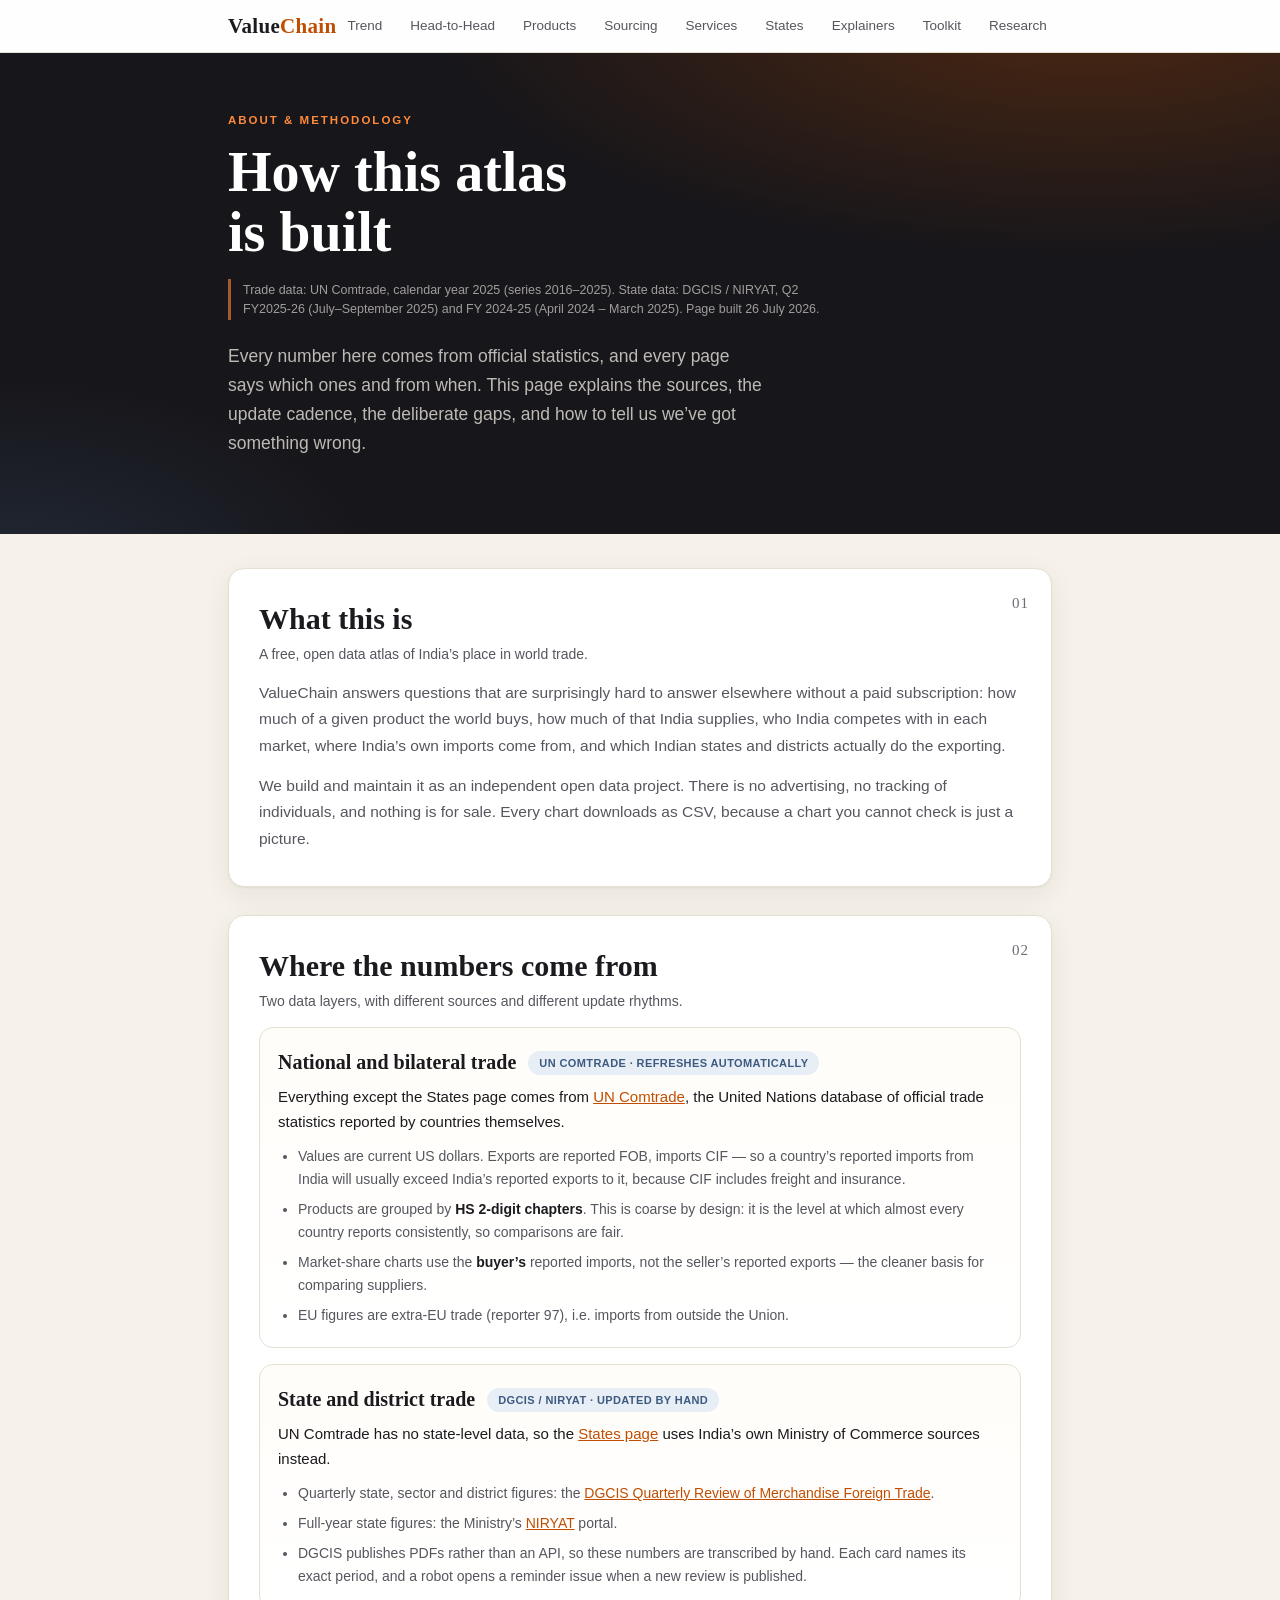
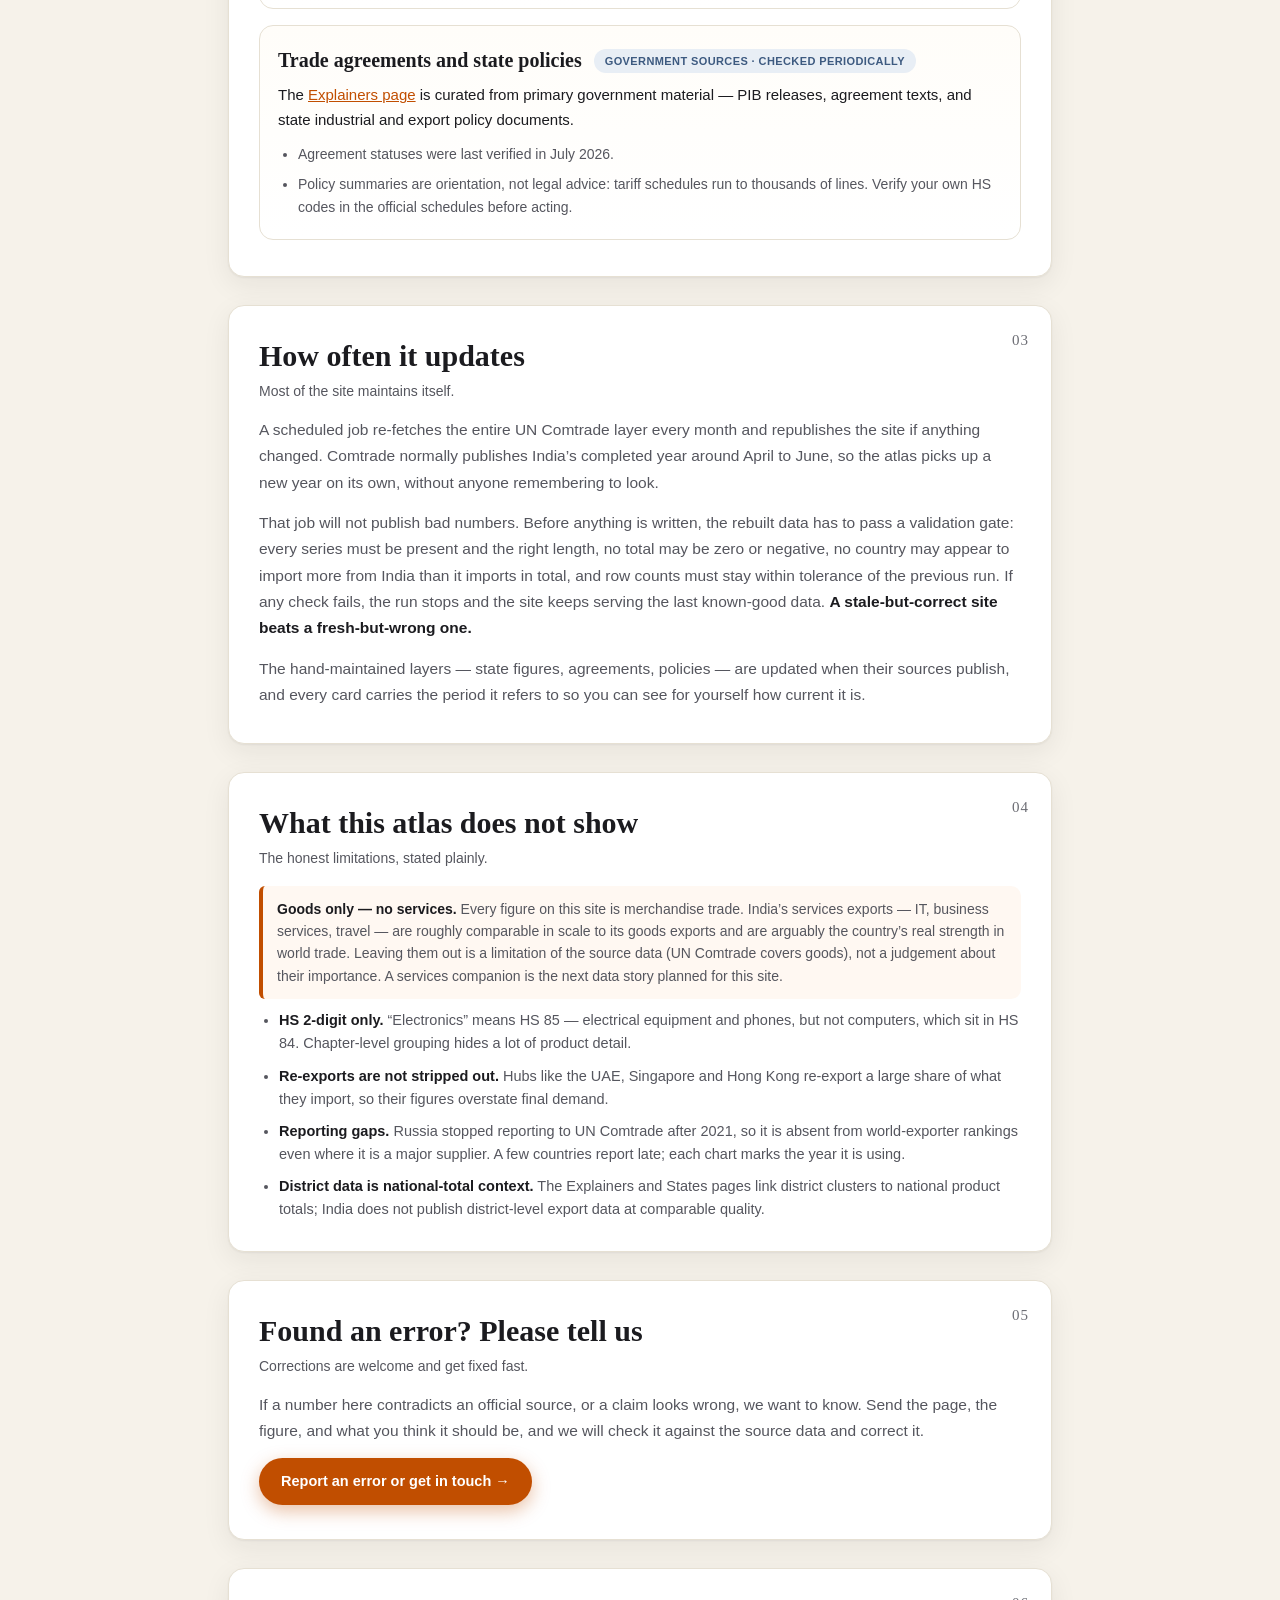
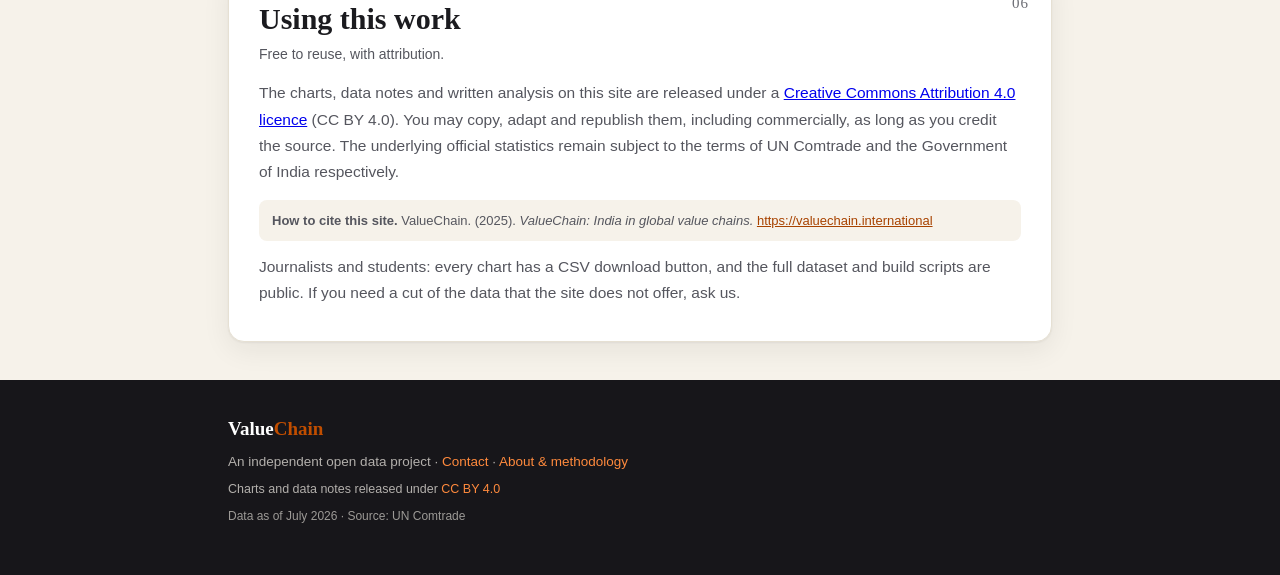
==== about.html @ cd9a24b0 "Add files via upload" ====
<!DOCTYPE html>
<html lang="en">
<head>
<meta charset="utf-8">
<meta name="viewport" content="width=device-width, initial-scale=1">
<title>About &amp; methodology — ValueChain</title>
<meta name="description" content="Who built this atlas, where every number comes from, how often it refreshes, what it deliberately excludes, and how to report an error.">
<link rel="stylesheet" href="css/style.css">
<link rel="icon" href="data:image/svg+xml,<svg xmlns='http://www.w3.org/2000/svg' viewBox='0 0 100 100'><rect width='100' height='100' rx='18' fill='%23b34700'/><text x='50' y='68' font-size='52' text-anchor='middle' fill='white' font-family='Georgia'>V</text></svg>">
<!--VC:HEAD-->
<link rel="canonical" href="https://valuechain.international/about.html">
<meta property="og:type" content="website">
<meta property="og:site_name" content="ValueChain">
<meta property="og:title" content="About & methodology — ValueChain">
<meta property="og:description" content="Who built this atlas, where every number comes from, how often it refreshes, what it deliberately excludes, and how to report an error.">
<meta property="og:url" content="https://valuechain.international/about.html">
<meta property="og:image" content="https://valuechain.international/og/about.png">
<meta property="og:image:width" content="1200">
<meta property="og:image:height" content="630">
<meta name="twitter:card" content="summary_large_image">
<meta name="twitter:title" content="About & methodology — ValueChain">
<meta name="twitter:description" content="Who built this atlas, where every number comes from, how often it refreshes, what it deliberately excludes, and how to report an error.">
<meta name="twitter:image" content="https://valuechain.international/og/about.png">
<meta name="author" content="ValueChain">
<meta name="robots" content="index, follow">
<script defer src="/_vercel/insights/script.js"></script>
<!--/VC:HEAD-->
</head>
<body>

<nav class="topnav">
  <div class="wrap navrow">
    <a class="brand" href="index.html">Value<span>Chain</span></a>
    <div class="navlinks">
      <a href="index.html#trend">Trend</a>
      <a href="head-to-head.html">Head-to-Head</a>
      <a href="products.html">Products</a>
      <a href="sourcing.html">Sourcing</a>
      <a href="services.html">Services</a>
      <a href="states.html">States</a>
      <a href="explainers.html">Explainers</a>
      <a href="toolkit.html">Toolkit</a>
      <a href="research.html">Research</a>
      <a href="about.html" style="background:var(--accent-soft);color:var(--accent)">About</a>
    </div>
  </div>
</nav>

<header class="hero" id="top">
  <div class="wrap">
    <p class="kicker-light">About &amp; methodology</p>
    <h1>How this atlas<br>is built</h1>
    <!--VC:FRESH-->
    <p class="freshness">Trade data: UN Comtrade, calendar year 2025 (series 2016–2025). State data: DGCIS / NIRYAT, Q2 FY2025-26 (July–September 2025) and FY 2024-25 (April 2024 – March 2025). Page built 26 July 2026.</p>
    <!--/VC:FRESH--><p class="herosub">
      Every number here comes from official statistics, and every page says
      which ones and from when. This page explains the sources, the update
      cadence, the deliberate gaps, and how to tell us we&rsquo;ve got
      something wrong.
    </p>
  </div>
</header>

<main>
  <div class="wrap">

    <section class="card chart-block" id="what">
      <span class="secno">01</span>
      <h2>What this is</h2>
      <p class="chart-sub">A free, open data atlas of India&rsquo;s place in world trade.</p>
      <p class="about-p">
        ValueChain answers questions that are surprisingly hard to answer
        elsewhere without a paid subscription: how much of a given product the
        world buys, how much of that India supplies, who India competes with
        in each market, where India&rsquo;s own imports come from, and which
        Indian states and districts actually do the exporting.
      </p>
      <p class="about-p">
        We build and maintain it as an independent open data project. There is
        no advertising, no tracking of individuals, and nothing is for sale.
        Every chart downloads as CSV, because a chart you cannot check is just
        a picture.
      </p>
    </section>

    <section class="card chart-block" id="sources">
      <span class="secno">02</span>
      <h2>Where the numbers come from</h2>
      <p class="chart-sub">Two data layers, with different sources and different update rhythms.</p>

      <div class="fta">
        <div class="fta-head">
          <h3>National and bilateral trade</h3>
          <span class="pill">UN Comtrade · refreshes automatically</span>
        </div>
        <p class="fta-fact">
          Everything except the States page comes from
          <a href="https://comtradeplus.un.org/">UN Comtrade</a>, the United
          Nations database of official trade statistics reported by countries
          themselves.
        </p>
        <ul>
          <li>Values are current US dollars. Exports are reported FOB, imports CIF — so a country&rsquo;s reported imports from India will usually exceed India&rsquo;s reported exports to it, because CIF includes freight and insurance.</li>
          <li>Products are grouped by <b>HS 2-digit chapters</b>. This is coarse by design: it is the level at which almost every country reports consistently, so comparisons are fair.</li>
          <li>Market-share charts use the <b>buyer&rsquo;s</b> reported imports, not the seller&rsquo;s reported exports — the cleaner basis for comparing suppliers.</li>
          <li>EU figures are extra-EU trade (reporter 97), i.e. imports from outside the Union.</li>
        </ul>
      </div>

      <div class="fta">
        <div class="fta-head">
          <h3>State and district trade</h3>
          <span class="pill">DGCIS / NIRYAT · updated by hand</span>
        </div>
        <p class="fta-fact">
          UN Comtrade has no state-level data, so the
          <a href="states.html">States page</a> uses India&rsquo;s own
          Ministry of Commerce sources instead.
        </p>
        <ul>
          <li>Quarterly state, sector and district figures: the <a href="https://www.dgciskol.gov.in/">DGCIS Quarterly Review of Merchandise Foreign Trade</a>.</li>
          <li>Full-year state figures: the Ministry&rsquo;s <a href="https://niryat.gov.in/">NIRYAT</a> portal.</li>
          <li>DGCIS publishes PDFs rather than an API, so these numbers are transcribed by hand. Each card names its exact period, and a robot opens a reminder issue when a new review is published.</li>
        </ul>
      </div>

      <div class="fta">
        <div class="fta-head">
          <h3>Trade agreements and state policies</h3>
          <span class="pill">Government sources · checked periodically</span>
        </div>
        <p class="fta-fact">
          The <a href="explainers.html">Explainers page</a> is curated from
          primary government material — PIB releases, agreement texts, and
          state industrial and export policy documents.
        </p>
        <ul>
          <li>Agreement statuses were last verified in July 2026.</li>
          <li>Policy summaries are orientation, not legal advice: tariff schedules run to thousands of lines. Verify your own HS codes in the official schedules before acting.</li>
        </ul>
      </div>
    </section>

    <section class="card chart-block" id="cadence">
      <span class="secno">03</span>
      <h2>How often it updates</h2>
      <p class="chart-sub">Most of the site maintains itself.</p>
      <p class="about-p">
        A scheduled job re-fetches the entire UN Comtrade layer every month
        and republishes the site if anything changed. Comtrade normally
        publishes India&rsquo;s completed year around April to June, so the
        atlas picks up a new year on its own, without anyone remembering to
        look.
      </p>
      <p class="about-p">
        That job will not publish bad numbers. Before anything is written, the
        rebuilt data has to pass a validation gate: every series must be
        present and the right length, no total may be zero or negative, no
        country may appear to import more from India than it imports in total,
        and row counts must stay within tolerance of the previous run. If any
        check fails, the run stops and the site keeps serving the last
        known-good data. <b>A stale-but-correct site beats a fresh-but-wrong
        one.</b>
      </p>
      <p class="about-p">
        The hand-maintained layers — state figures, agreements, policies — are
        updated when their sources publish, and every card carries the period
        it refers to so you can see for yourself how current it is.
      </p>
    </section>

    <section class="card chart-block" id="limits">
      <span class="secno">04</span>
      <h2>What this atlas does not show</h2>
      <p class="chart-sub">The honest limitations, stated plainly.</p>
      <p class="note note-strong">
        <i>Goods only — no services.</i> Every figure on this site is
        merchandise trade. India&rsquo;s services exports — IT, business
        services, travel — are roughly comparable in scale to its goods
        exports and are arguably the country&rsquo;s real strength in world
        trade. Leaving them out is a limitation of the source data (UN
        Comtrade covers goods), not a judgement about their importance. A
        services companion is the next data story planned for this site.
      </p>
      <ul class="about-list">
        <li><b>HS 2-digit only.</b> &ldquo;Electronics&rdquo; means HS 85 — electrical equipment and phones, but not computers, which sit in HS 84. Chapter-level grouping hides a lot of product detail.</li>
        <li><b>Re-exports are not stripped out.</b> Hubs like the UAE, Singapore and Hong Kong re-export a large share of what they import, so their figures overstate final demand.</li>
        <li><b>Reporting gaps.</b> Russia stopped reporting to UN Comtrade after 2021, so it is absent from world-exporter rankings even where it is a major supplier. A few countries report late; each chart marks the year it is using.</li>
        <li><b>District data is national-total context.</b> The Explainers and States pages link district clusters to national product totals; India does not publish district-level export data at comparable quality.</li>
      </ul>
    </section>

    <section class="card chart-block" id="errors">
      <span class="secno">05</span>
      <h2>Found an error? Please tell us</h2>
      <p class="chart-sub">Corrections are welcome and get fixed fast.</p>
      <p class="about-p">
        If a number here contradicts an official source, or a claim looks
        wrong, we want to know. Send the page, the figure, and what you think
        it should be, and we will check it against the source data and correct
        it.
      </p>
      <p class="about-p">
        <a class="hero-cta" style="background:var(--accent);color:#fff"
           href="https://www.linkedin.com/in/shobhit-narayan-singh/"
           target="_blank" rel="noopener">Report an error or get in touch →</a>
      </p>
    </section>

    <section class="card chart-block" id="reuse">
      <span class="secno">06</span>
      <h2>Using this work</h2>
      <p class="chart-sub">Free to reuse, with attribution.</p>
      <p class="about-p">
        The charts, data notes and written analysis on this site are released
        under a
        <a href="https://creativecommons.org/licenses/by/4.0/" target="_blank" rel="noopener">Creative Commons Attribution 4.0 licence</a>
        (CC BY 4.0). You may copy, adapt and republish them, including
        commercially, as long as you credit the source. The underlying
        official statistics remain subject to the terms of UN Comtrade and the
        Government of India respectively.
      </p>
      <p class="cite">
        <b>How to cite this site.</b> ValueChain. (<span class="latest-year">2025</span>).
        <i>ValueChain: India in global value chains.</i>
        <a href="https://valuechain.international">https://valuechain.international</a>
      </p>
      <p class="about-p">
        Journalists and students: every chart has a CSV download button, and
        the full dataset and build scripts are public. If you need a cut of
        the data that the site does not offer, ask us.
      </p>
    </section>
  </div>
</main>

<footer class="sitefoot">
  <div class="wrap">
    <span class="brand-foot">Value<span>Chain</span></span><br>
    An independent open data project ·
    <a href="https://www.linkedin.com/in/shobhit-narayan-singh/" target="_blank" rel="noopener">Contact</a> ·
    <a href="about.html">About &amp; methodology</a><br>
    <span class="licence">Charts and data notes released under
      <a href="https://creativecommons.org/licenses/by/4.0/" target="_blank" rel="noopener">CC BY 4.0</a></span><br>
    <span class="stamp"></span>
  </div>
</footer>

<script src="data/vc_core.js"></script>
<script src="js/about.js"></script>
</body>
</html>
---- css/style.css ----
/* ValueChain — single-page interactive data atlas. Mobile-first. */

:root {
  --ink: #1b1b1f;
  --ink-soft: #55565e;
  --ink-faint: #6d6e75;      /* darkened for WCAG AA on the paper background */
  --paper: #f6f2ea;
  --card: #ffffff;
  --rule: #e6e0d3;
  --accent: #c14e00;         /* exports: deep saffron (charts, large text) */
  --accent-text: #a84300;    /* darker saffron for small text — AA on paper */
  --accent-bright: #ff8a3d;  /* accent on dark */
  --accent-soft: #fbe9da;
  --blue: #3d5a80;           /* imports */
  --blue-bright: #9db9dd;
  --red: #a32c22;            /* deficit */
  --red-bright: #ff7b6e;
  --dark: #17161a;
  --serif: Georgia, "Times New Roman", serif;
  --sans: -apple-system, BlinkMacSystemFont, "Segoe UI", Roboto, "Helvetica Neue", Arial, sans-serif;
  --shadow: 0 1px 2px rgba(23,22,26,0.05), 0 8px 28px rgba(23,22,26,0.07);
}

* { box-sizing: border-box; }
html { -webkit-text-size-adjust: 100%; scroll-behavior: smooth; }

body {
  margin: 0;
  background: var(--paper);
  color: var(--ink);
  font-family: var(--sans);
  font-size: 16.5px;
  line-height: 1.65;
}

.wrap { max-width: 860px; margin: 0 auto; padding: 0 18px; }

/* ---------------- top nav ---------------- */
.topnav {
  position: sticky;
  top: 0;
  z-index: 50;
  background: rgba(255, 255, 255, 0.92);
  backdrop-filter: blur(8px);
  -webkit-backdrop-filter: blur(8px);
  border-bottom: 1px solid var(--rule);
}
.navrow {
  display: flex;
  align-items: center;
  justify-content: space-between;
  height: 52px;
}
.brand {
  font-family: var(--serif);
  font-size: 21px;
  font-weight: 700;
  text-decoration: none;
  color: var(--ink);
  letter-spacing: 0.3px;
}
.brand span, .brand-foot span { color: var(--accent); }
.navlinks { display: flex; gap: 6px; }
.navlinks a {
  font-size: 13.5px;
  color: var(--ink-soft);
  text-decoration: none;
  padding: 6px 11px;
  border-radius: 999px;
  transition: background 0.15s ease, color 0.15s ease;
}
.navlinks a:hover { background: var(--accent-soft); color: var(--accent); }
.navlinks a.muted { color: var(--ink-faint); }

/* ---------------- hero ---------------- */
.hero {
  background:
    radial-gradient(1100px 420px at 85% -10%, rgba(193,78,0,0.32), transparent 60%),
    radial-gradient(700px 380px at 0% 110%, rgba(61,90,128,0.28), transparent 55%),
    var(--dark);
  color: #f5f1ea;
  padding: 58px 0 46px;
}
.kicker-light {
  text-transform: uppercase;
  letter-spacing: 2px;
  font-size: 11.5px;
  color: var(--accent-bright);
  font-weight: 700;
  margin: 0 0 12px;
}
.hero h1 {
  font-family: var(--serif);
  font-size: clamp(34px, 7.5vw, 56px);
  line-height: 1.08;
  margin: 0 0 16px;
  font-weight: 700;
  color: #fff;
}
.herosub {
  font-size: 17.5px;
  color: rgba(245, 241, 234, 0.75);
  max-width: 540px;
  margin: 0 0 30px;
}
.heronums {
  display: grid;
  grid-template-columns: repeat(3, 1fr);
  gap: 10px;
  margin-bottom: 30px;
}
.hn {
  background: rgba(255, 255, 255, 0.06);
  border: 1px solid rgba(255, 255, 255, 0.12);
  border-radius: 12px;
  padding: 14px 14px 11px;
}
.hn-num {
  font-family: var(--serif);
  font-weight: 700;
  font-size: clamp(20px, 5vw, 34px);
  display: block;
  color: var(--accent-bright);
  font-variant-numeric: tabular-nums;
  line-height: 1.15;
}
.hn-blue { color: var(--blue-bright); }
.hn-red { color: var(--red-bright); }
.hn-lbl { font-size: 11.5px; color: rgba(245,241,234,0.65); display: block; margin-top: 4px; line-height: 1.3; }

.hero-cta {
  display: inline-block;
  background: var(--accent);
  color: #fff;
  text-decoration: none;
  font-size: 14.5px;
  font-weight: 600;
  padding: 11px 22px;
  border-radius: 999px;
  transition: transform 0.15s ease, box-shadow 0.15s ease;
  box-shadow: 0 6px 18px rgba(193,78,0,0.35);
}
.hero-cta:hover { transform: translateY(-2px); box-shadow: 0 10px 24px rgba(193,78,0,0.45); }

/* ---------------- cards / sections ---------------- */
main { padding: 34px 0 10px; }

.card {
  background: var(--card);
  border: 1px solid var(--rule);
  border-radius: 16px;
  box-shadow: var(--shadow);
  padding: 26px 20px 18px;
  margin: 0 0 28px;
  position: relative;
  scroll-margin-top: 66px;
}

.secno {
  position: absolute;
  top: 22px;
  right: 22px;
  font-family: var(--serif);
  font-size: 15px;
  color: var(--ink-faint);
  letter-spacing: 1px;
}

section h2 {
  font-family: var(--serif);
  font-size: clamp(22px, 4.8vw, 30px);
  line-height: 1.2;
  margin: 0 0 6px;
  padding-right: 40px;
}

.chart-sub { color: var(--ink-soft); font-size: 14px; margin: 0 0 14px; }

/* segmented controls */
.controls { display: flex; flex-wrap: wrap; gap: 10px; margin: 0 0 14px; }
.seg {
  display: inline-flex;
  background: var(--paper);
  border: 1px solid var(--rule);
  border-radius: 999px;
  padding: 3px;
  gap: 2px;
}
.seg button {
  font-family: var(--sans);
  font-size: 13px;
  padding: 7px 15px;
  border: none;
  border-radius: 999px;
  background: none;
  color: var(--ink-soft);
  cursor: pointer;
  transition: background 0.15s ease, color 0.15s ease, box-shadow 0.15s ease;
  white-space: nowrap;
}
.seg button:hover { color: var(--accent); }
.seg button.on {
  background: var(--accent);
  color: #fff;
  font-weight: 600;
  box-shadow: 0 2px 8px rgba(193,78,0,0.35);
}

.echart { width: 100%; }

/* custom product-group dropdown */
select.chapsel {
  font-family: var(--sans);
  font-size: 13.5px;
  color: var(--ink);
  background: #fff;
  border: 1.5px solid var(--accent);
  border-radius: 999px;
  padding: 8px 14px;
  max-width: 100%;
  cursor: pointer;
}
select.chapsel:focus { outline: 2px solid var(--accent-soft); }

/* selector shown on the dark hero band */
select.chapsel-hero {
  font-size: 17px;
  font-weight: 700;
  color: var(--ink);
  padding: 15px 22px;
  border-width: 3px;
  box-shadow: 0 8px 24px rgba(193, 78, 0, 0.45);
  min-width: min(520px, 100%);
}

.chart-foot {
  display: flex;
  justify-content: space-between;
  align-items: center;
  gap: 10px;
  flex-wrap: wrap;
  margin-top: 10px;
  padding-top: 10px;
  border-top: 1px dashed var(--rule);
  font-size: 12px;
  color: var(--ink-faint);
}
.stamp { flex: 1 1 auto; }

button.dl {
  font-family: var(--sans);
  font-size: 12.5px;
  font-weight: 600;
  color: var(--accent-text);
  background: var(--accent-soft);
  border: none;
  border-radius: 999px;
  padding: 6px 14px;
  cursor: pointer;
  transition: background 0.15s ease, transform 0.1s ease;
}
button.dl:hover { background: #f6d9c0; transform: translateY(-1px); }

.note {
  font-size: 13.5px;
  color: var(--ink-soft);
  background: var(--paper);
  border-radius: 10px;
  padding: 12px 14px;
  margin: 14px 0 4px;
}
.note i { font-style: normal; font-weight: 600; color: var(--ink); }
.note-strong {
  background: #fff8f2;
  border-left: 4px solid var(--accent);
  border-radius: 6px 10px 10px 6px;
  font-size: 14px;
  line-height: 1.6;
  margin-top: 16px;
}

/* roadmap */
.roadmap ul { list-style: none; padding: 0; margin: 8px 0 4px; }
.roadmap li {
  padding: 11px 0;
  border-bottom: 1px solid var(--rule);
  color: var(--ink-soft);
  font-size: 14.5px;
}
.roadmap li:last-child { border-bottom: none; }
.roadmap li b { color: var(--ink); font-weight: 600; }
.roadmap li .tag {
  font-size: 10.5px;
  font-weight: 600;
  color: var(--accent-text);
  background: var(--accent-soft);
  border-radius: 999px;
  padding: 2px 9px;
  margin-left: 8px;
  vertical-align: 1px;
}

/* ---------------- explainers: FTA cards ---------------- */
.fta {
  border: 1px solid var(--rule);
  border-radius: 14px;
  padding: 18px 18px 8px;
  margin: 0 0 16px;
  background: linear-gradient(180deg, #fffdf9, #fff);
}
.fta-head {
  display: flex;
  flex-wrap: wrap;
  align-items: center;
  gap: 8px 12px;
  margin-bottom: 6px;
}
.fta-head h3 {
  font-family: var(--serif);
  font-size: 20px;
  margin: 0;
}
.fta-sub { font-size: 13px; color: var(--ink-faint); font-weight: 400; }
.pill {
  font-size: 11px;
  font-weight: 700;
  letter-spacing: 0.4px;
  text-transform: uppercase;
  color: var(--blue);
  background: #e8eef5;
  border-radius: 999px;
  padding: 3px 11px;
  white-space: nowrap;
}
.pill-new { color: #fff; background: var(--accent); box-shadow: 0 3px 10px rgba(193,78,0,0.4); }
.fta-fact { font-size: 15px; margin: 4px 0 10px; }
.fta ul { margin: 0 0 12px; padding-left: 20px; }
.fta li { font-size: 14px; color: var(--ink-soft); margin-bottom: 7px; }
.fta li b { color: var(--ink); }
.fta a { color: var(--accent); }
.fta a.golink { font-weight: 700; text-decoration: none; }
.fta a.golink:hover { text-decoration: underline; }

/* ---------------- explainers: bilateral country picker ---------------- */
.bilat {
  border: 2px solid var(--accent);
  border-radius: 14px;
  padding: 20px 18px 12px;
  margin: 24px 0 4px;
  background: linear-gradient(180deg, #fff8f2, #fff);
}
.bilat-h {
  font-family: var(--serif);
  font-size: clamp(24px, 5.2vw, 32px);
  font-weight: 800;
  line-height: 1.15;
  margin: 0 0 6px;
}
.bilat select.chapsel {
  font-size: 15px;
  font-weight: 600;
  padding: 11px 16px;
  border-width: 2px;
  min-width: min(420px, 100%);
}
.statrow {
  display: grid;
  grid-template-columns: repeat(3, 1fr);
  gap: 10px;
  margin: 4px 0 14px;
}
.sr {
  background: var(--paper);
  border: 1px solid var(--rule);
  border-radius: 11px;
  padding: 11px 12px 9px;
}
.sr-num {
  font-family: var(--serif);
  font-weight: 700;
  font-size: clamp(17px, 3.6vw, 26px);
  display: block;
  color: var(--accent);
  font-variant-numeric: tabular-nums;
  line-height: 1.15;
}
.sr-x { color: var(--accent); }
.sr-m { color: var(--blue); }
.sr-good { color: #2c7a3f; }
.sr-bad { color: var(--red); }
.sr-lbl { font-size: 11.5px; color: var(--ink-soft); display: block; margin-top: 3px; line-height: 1.3; }

/* agreements list inside the country picker */
.ftamini-top {
  font-size: 14px;
  font-weight: 700;
  color: var(--ink);
  margin: 2px 0 2px;
}
.pill-ended { color: var(--red); background: #f7e3e0; }
.pill-talks { color: var(--ink-soft); background: #eceae4; }
.pill-eu {
  color: var(--accent-text);
  background: var(--accent-soft);
  font-size: 10px;
  padding: 2px 8px;
  vertical-align: 2px;
}
.ftamini-h {
  font-size: 13px;
  font-weight: 700;
  text-transform: uppercase;
  letter-spacing: 0.6px;
  color: var(--accent-text);
  margin: 2px 0 8px;
}
.ftamini {
  display: flex;
  align-items: flex-start;
  gap: 10px;
  padding: 9px 0;
  border-top: 1px dashed var(--rule);
}
.ftamini .pill { margin-top: 2px; flex: 0 0 auto; }
.ftamini b { font-size: 14.5px; display: block; }
.ftamini-t { font-size: 13px; color: var(--ink-soft); display: block; line-height: 1.45; }
.ftamini-none {
  font-size: 13.5px;
  color: var(--ink-soft);
  background: var(--paper);
  border-radius: 10px;
  padding: 10px 13px;
  margin: 2px 0 12px;
}
#bilat-fta { margin-bottom: 12px; }

/* ---------------- explainers: ODOP district grid ---------------- */
.odop-grid {
  display: grid;
  grid-template-columns: repeat(auto-fill, minmax(240px, 1fr));
  gap: 12px;
  margin: 16px 0 6px;
}
a.odop {
  display: block;
  text-decoration: none;
  border: 1px solid var(--rule);
  border-radius: 13px;
  padding: 14px 15px 12px;
  background: var(--paper);
  transition: transform 0.15s ease, box-shadow 0.15s ease, border-color 0.15s ease;
}
a.odop:hover {
  transform: translateY(-3px);
  box-shadow: 0 10px 24px rgba(23,22,26,0.12);
  border-color: var(--accent);
}
a.odop b {
  font-family: var(--serif);
  font-size: 17px;
  color: var(--ink);
  display: block;
}
a.odop span {
  display: block;
  font-size: 12px;
  font-weight: 700;
  text-transform: uppercase;
  letter-spacing: 0.5px;
  color: var(--accent-text);
  margin: 2px 0 7px;
}
a.odop em {
  font-style: normal;
  font-size: 13px;
  line-height: 1.5;
  color: var(--ink-soft);
  display: block;
}
a.odop em a { color: var(--accent); font-weight: 600; }

/* ---------------- states page ---------------- */
.statecard {
  border: 1px solid var(--rule);
  border-radius: 13px;
  padding: 14px 16px 12px;
  margin: 0 0 12px;
  background: var(--paper);
}
.statecard b { font-family: var(--serif); font-size: 18px; display: block; margin-bottom: 8px; }
.statecard .chips { display: flex; flex-wrap: wrap; gap: 7px; }
a.chip-link, span.chip-plain {
  font-size: 12.5px;
  font-weight: 600;
  border-radius: 999px;
  padding: 5px 12px;
  text-decoration: none;
}
a.chip-link {
  color: var(--accent-text);
  background: var(--accent-soft);
  transition: transform 0.12s ease, box-shadow 0.12s ease;
}
a.chip-link:hover { transform: translateY(-2px); box-shadow: 0 4px 12px rgba(193,78,0,0.3); }
span.chip-plain { color: var(--ink-soft); background: #eceae4; }

.distrow {
  display: flex;
  align-items: center;
  gap: 14px;
  padding: 11px 0;
  border-top: 1px dashed var(--rule);
}
.distrow:first-child { border-top: none; }
.dr-rank {
  font-family: var(--serif);
  font-size: 18px;
  font-weight: 700;
  color: var(--ink-faint);
  min-width: 26px;
  text-align: center;
}
.dr-main { flex: 1 1 auto; min-width: 0; }
.dr-main b { font-size: 15px; }
.dr-state {
  font-size: 11px;
  font-weight: 700;
  text-transform: uppercase;
  letter-spacing: 0.5px;
  color: var(--accent-text);
  margin-left: 8px;
}
.dr-why { display: block; font-size: 12.5px; color: var(--ink-soft); line-height: 1.4; }
.dr-val {
  font-family: var(--serif);
  font-weight: 700;
  font-size: 16.5px;
  color: var(--ink);
  font-variant-numeric: tabular-nums;
  white-space: nowrap;
}

/* data download rows (research page) */
.dlrow {
  display: flex;
  align-items: center;
  gap: 14px;
  padding: 11px 0;
  border-top: 1px dashed var(--rule);
}
.dlrow:first-child { border-top: none; }
.dlrow .dl-main { flex: 1 1 auto; min-width: 0; }
.dlrow b { font-family: var(--serif); font-size: 15px; }

/* nav has grown — let it scroll rather than overflow on small screens */
.navlinks {
  overflow-x: auto;
  scrollbar-width: none;
  -ms-overflow-style: none;
}
.navlinks::-webkit-scrollbar { display: none; }
.navlinks a { flex: 0 0 auto; }

/* ---------------- exporter's toolkit ---------------- */
.q { margin: 0 0 16px; }
.q label {
  display: block;
  font-size: 13px;
  font-weight: 700;
  color: var(--ink);
  margin-bottom: 7px;
}
.qrow { display: grid; grid-template-columns: 1fr; gap: 4px; }
@media (min-width: 700px) { .qrow { grid-template-columns: repeat(3, 1fr); gap: 14px; } }
.qrow select.chapsel { width: 100%; }

/* ranked markets */
.mk {
  display: flex;
  align-items: flex-start;
  gap: 13px;
  padding: 13px 0;
  border-top: 1px dashed var(--rule);
}
.mk:first-child { border-top: none; }
.mk-rank {
  font-family: var(--serif);
  font-size: 19px;
  font-weight: 700;
  color: var(--ink-faint);
  min-width: 24px;
  text-align: center;
}
.mk-main { flex: 1 1 auto; min-width: 0; }
.mk-main b { font-size: 15.5px; margin-right: 8px; }
.mk-why { display: block; font-size: 13px; color: var(--ink-soft); line-height: 1.5; margin-top: 4px; }
.mk-why b { font-size: 13px; color: var(--ink); }
.mk-fta { display: block; font-size: 12.5px; color: var(--ink-faint); margin-top: 3px; }

/* scheme cards */
.sch {
  border: 1px solid var(--rule);
  border-radius: 13px;
  padding: 15px 16px 13px;
  margin: 0 0 12px;
  background: linear-gradient(180deg, #fffdf9, #fff);
}
.sch-ended { opacity: 0.75; background: var(--paper); }
.sch-head { display: flex; flex-wrap: wrap; align-items: center; gap: 8px 10px; margin-bottom: 7px; }
.sch-head b { font-family: var(--serif); font-size: 17px; }
.sch-give { display: block; font-size: 14px; color: var(--ink-soft); line-height: 1.55; }
.sch-who { display: block; font-size: 13px; color: var(--ink-soft); margin-top: 7px; }
.sch-who b { color: var(--ink); }
.sch-note { display: block; font-size: 12.5px; color: var(--ink-faint); margin-top: 6px; line-height: 1.5; }
.sch-link {
  display: inline-block;
  margin-top: 10px;
  font-size: 13px;
  font-weight: 700;
  color: var(--accent-text);
  text-decoration: none;
}
.sch-link:hover { text-decoration: underline; }

/* standing scope note on the hero (goods-only disclosure) */
.scopenote {
  margin: 22px 0 0;
  padding: 12px 15px;
  max-width: 620px;
  font-size: 13.5px;
  line-height: 1.6;
  color: rgba(245, 241, 234, 0.75);
  background: rgba(255, 255, 255, 0.06);
  border: 1px solid rgba(255, 255, 255, 0.12);
  border-radius: 10px;
}
.scopenote b { color: #fff; }
.scopenote a { color: var(--accent-bright); text-decoration: none; font-weight: 600; }
.scopenote a:hover { text-decoration: underline; }

/* "found an error?" prompt on data pages */
.errline {
  font-size: 13px;
  color: var(--ink-faint);
  margin: 18px 4px 26px;
  text-align: center;
}
.errline a { color: var(--accent-text); font-weight: 600; }

/* freshness line under every page title (generated by scripts/build_pages.py) */
.freshness {
  font-size: 12.5px;
  line-height: 1.5;
  color: rgba(245, 241, 234, 0.62);
  border-left: 3px solid rgba(255, 138, 61, 0.6);
  padding: 2px 0 2px 12px;
  margin: 0 0 22px;
  max-width: 620px;
}

/* citation lines and about-page prose */
.cite {
  font-size: 13px;
  color: var(--ink-soft);
  background: var(--paper);
  border-radius: 8px;
  padding: 10px 13px;
  margin-top: 12px;
}
.cite a { color: var(--accent-text); word-break: break-word; }
.about-p { font-size: 15.5px; line-height: 1.7; color: var(--ink-soft); margin: 0 0 14px; }
.about-p b { color: var(--ink); }
.about-list { margin: 10px 0 4px; padding-left: 20px; }
.about-list li { font-size: 14.5px; color: var(--ink-soft); margin-bottom: 9px; line-height: 1.6; }
.about-list b { color: var(--ink); }
footer.sitefoot .licence { font-size: 12.5px; }

.methodology {
  margin: 6px 4px 30px;
  font-size: 13.5px;
  color: var(--ink-soft);
}
.methodology h3 { font-family: var(--serif); color: var(--ink); font-size: 17px; margin-bottom: 6px; }
.methodology a { color: var(--accent); }

/* ---------------- footer ---------------- */
footer.sitefoot {
  background: var(--dark);
  color: rgba(245, 241, 234, 0.7);
  padding: 30px 0 46px;
  font-size: 13.5px;
  line-height: 2;
}
.brand-foot {
  font-family: var(--serif);
  font-size: 19px;
  font-weight: 700;
  color: #fff;
}
footer.sitefoot a { color: var(--accent-bright); text-decoration: none; }
footer.sitefoot a:hover { text-decoration: underline; }
footer.sitefoot .stamp { font-size: 12px; color: rgba(245,241,234,0.60); }

@media (min-width: 700px) {
  .card { padding: 32px 30px 20px; }
  .heronums { max-width: 640px; }
}

@media (prefers-reduced-motion: reduce) {
  html { scroll-behavior: auto; }
  .hero-cta, .seg button, button.dl { transition: none; }
}
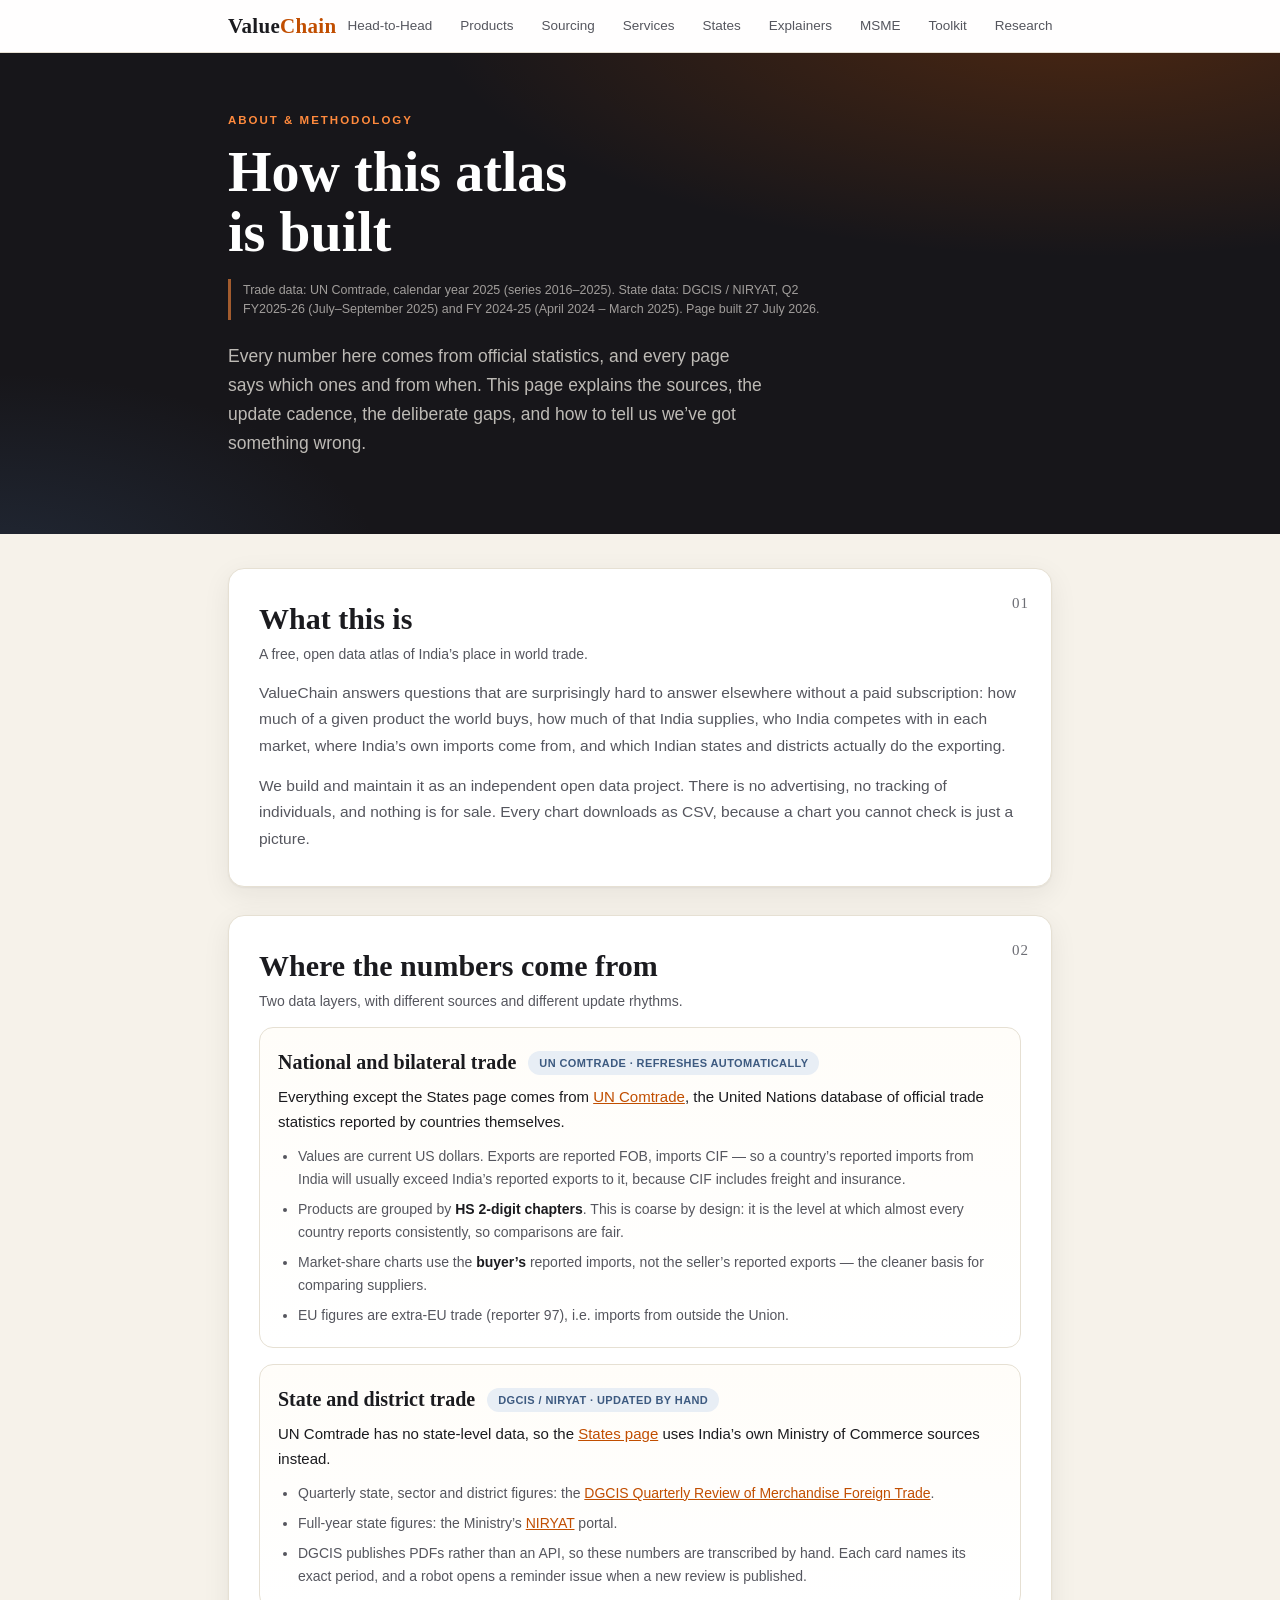
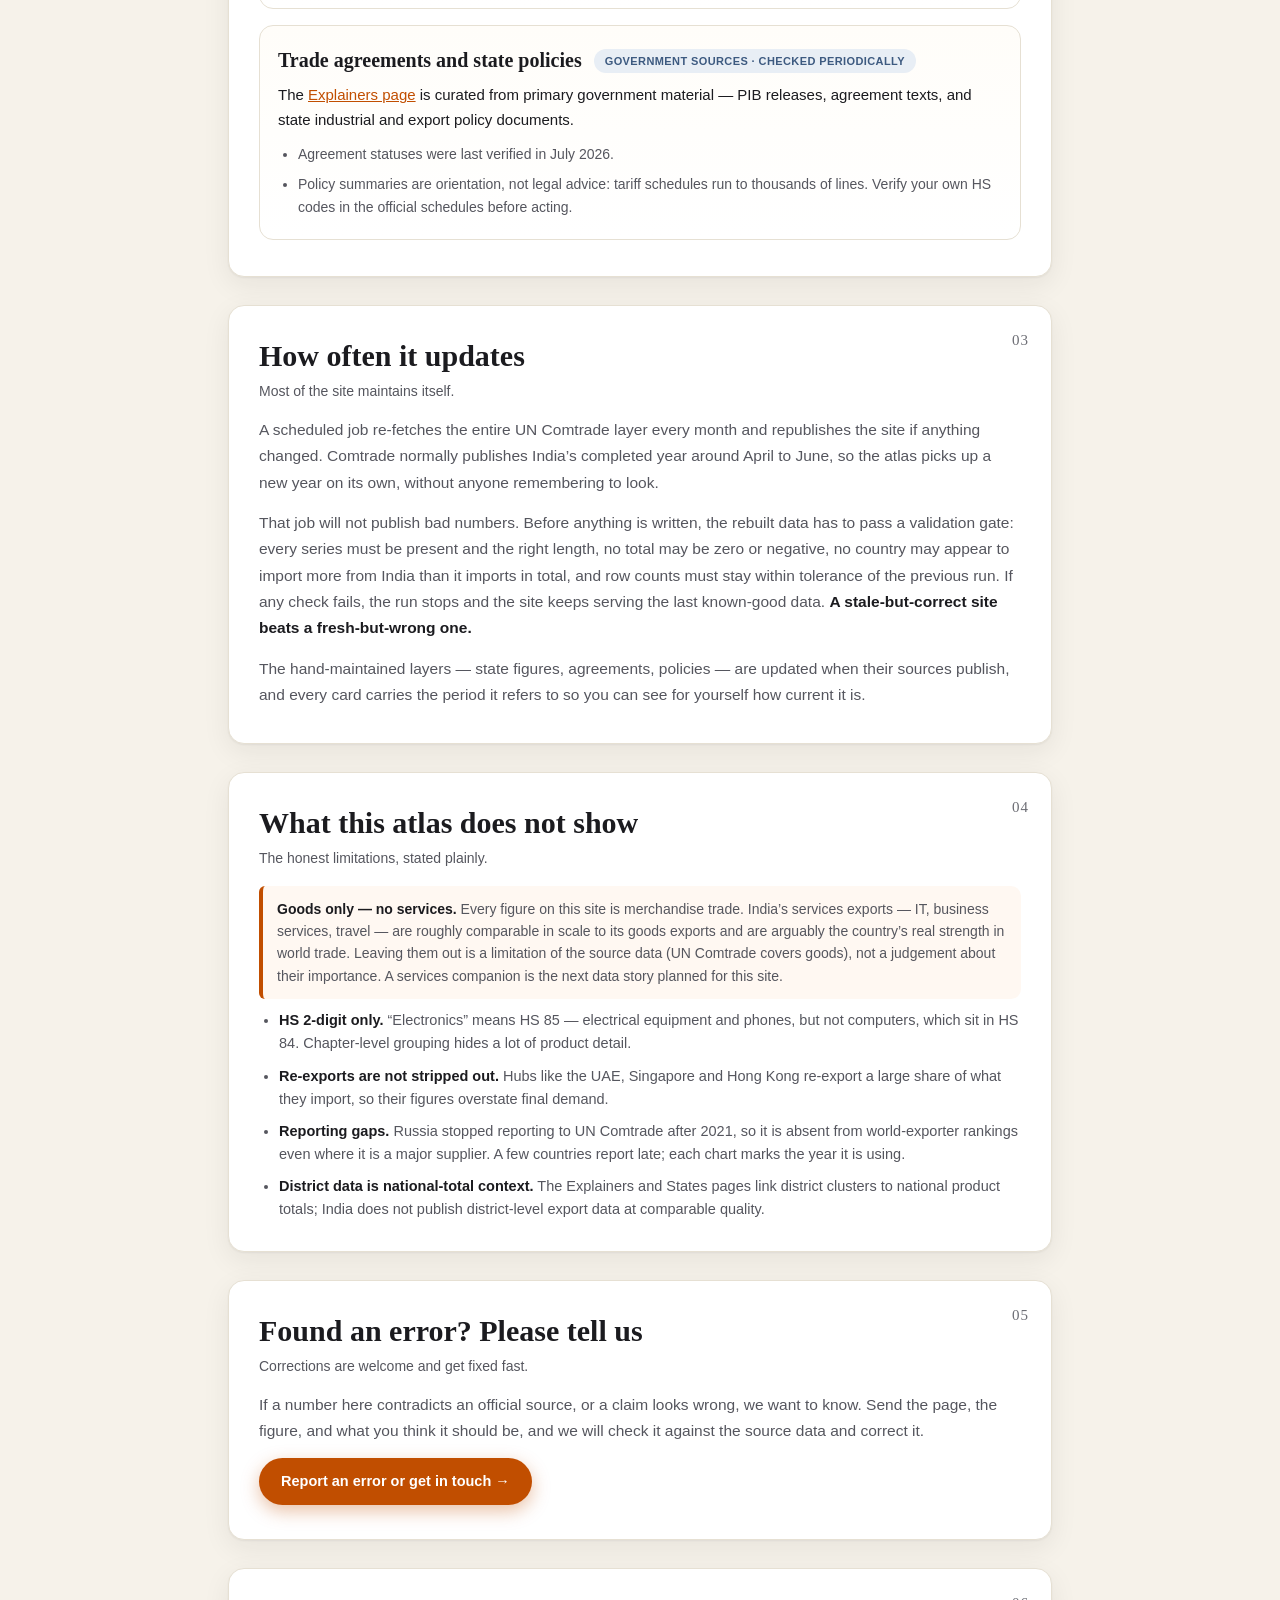
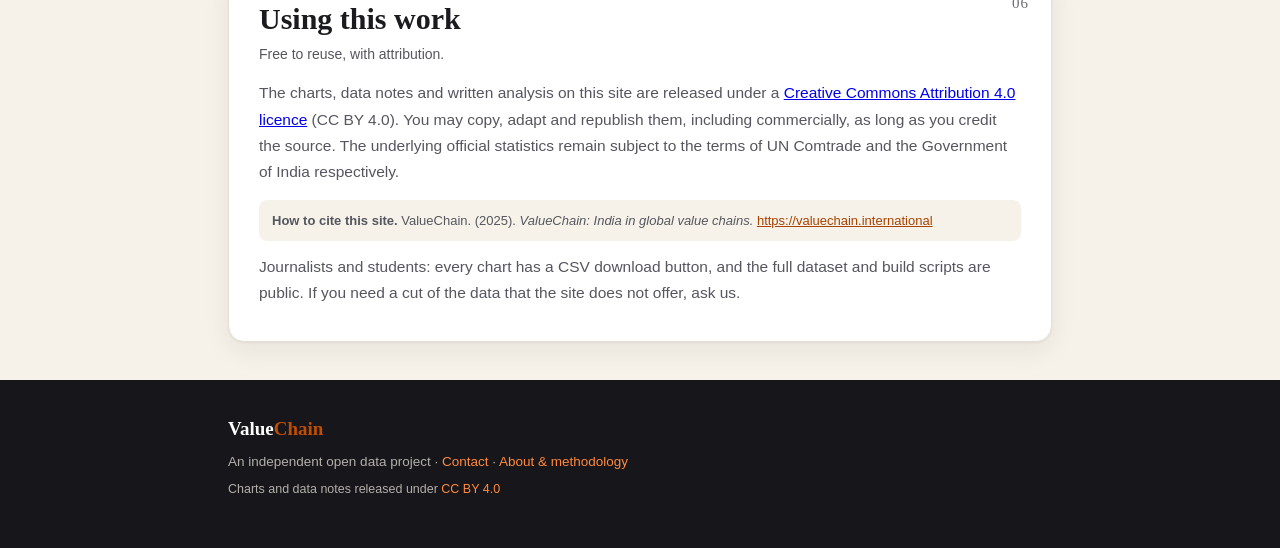
==== commit 83bdbc99: "Add files via upload" ====
--- a/about.html
+++ b/about.html
@@ -5,7 +5,7 @@
 <meta name="viewport" content="width=device-width, initial-scale=1">
 <title>About &amp; methodology — ValueChain</title>
 <meta name="description" content="Who built this atlas, where every number comes from, how often it refreshes, what it deliberately excludes, and how to report an error.">
-<link rel="stylesheet" href="css/style.css">
+<link rel="stylesheet" href="css/style.css?v=2">
 <link rel="icon" href="data:image/svg+xml,<svg xmlns='http://www.w3.org/2000/svg' viewBox='0 0 100 100'><rect width='100' height='100' rx='18' fill='%23b34700'/><text x='50' y='68' font-size='52' text-anchor='middle' fill='white' font-family='Georgia'>V</text></svg>">
 <!--VC:HEAD-->
 <link rel="canonical" href="https://valuechain.international/about.html">
@@ -32,13 +32,13 @@
   <div class="wrap navrow">
     <a class="brand" href="index.html">Value<span>Chain</span></a>
     <div class="navlinks">
-      <a href="index.html#trend">Trend</a>
       <a href="head-to-head.html">Head-to-Head</a>
       <a href="products.html">Products</a>
       <a href="sourcing.html">Sourcing</a>
       <a href="services.html">Services</a>
       <a href="states.html">States</a>
       <a href="explainers.html">Explainers</a>
+      <a href="msme.html">MSME</a>
       <a href="toolkit.html">Toolkit</a>
       <a href="research.html">Research</a>
       <a href="about.html" style="background:var(--accent-soft);color:var(--accent)">About</a>
@@ -51,7 +51,7 @@
     <p class="kicker-light">About &amp; methodology</p>
     <h1>How this atlas<br>is built</h1>
     <!--VC:FRESH-->
-    <p class="freshness">Trade data: UN Comtrade, calendar year 2025 (series 2016–2025). State data: DGCIS / NIRYAT, Q2 FY2025-26 (July–September 2025) and FY 2024-25 (April 2024 – March 2025). Page built 26 July 2026.</p>
+    <p class="freshness">Trade data: UN Comtrade, calendar year 2025 (series 2016–2025). State data: DGCIS / NIRYAT, Q2 FY2025-26 (July–September 2025) and FY 2024-25 (April 2024 – March 2025). Page built 27 July 2026.</p>
     <!--/VC:FRESH--><p class="herosub">
       Every number here comes from official statistics, and every page says
       which ones and from when. This page explains the sources, the update
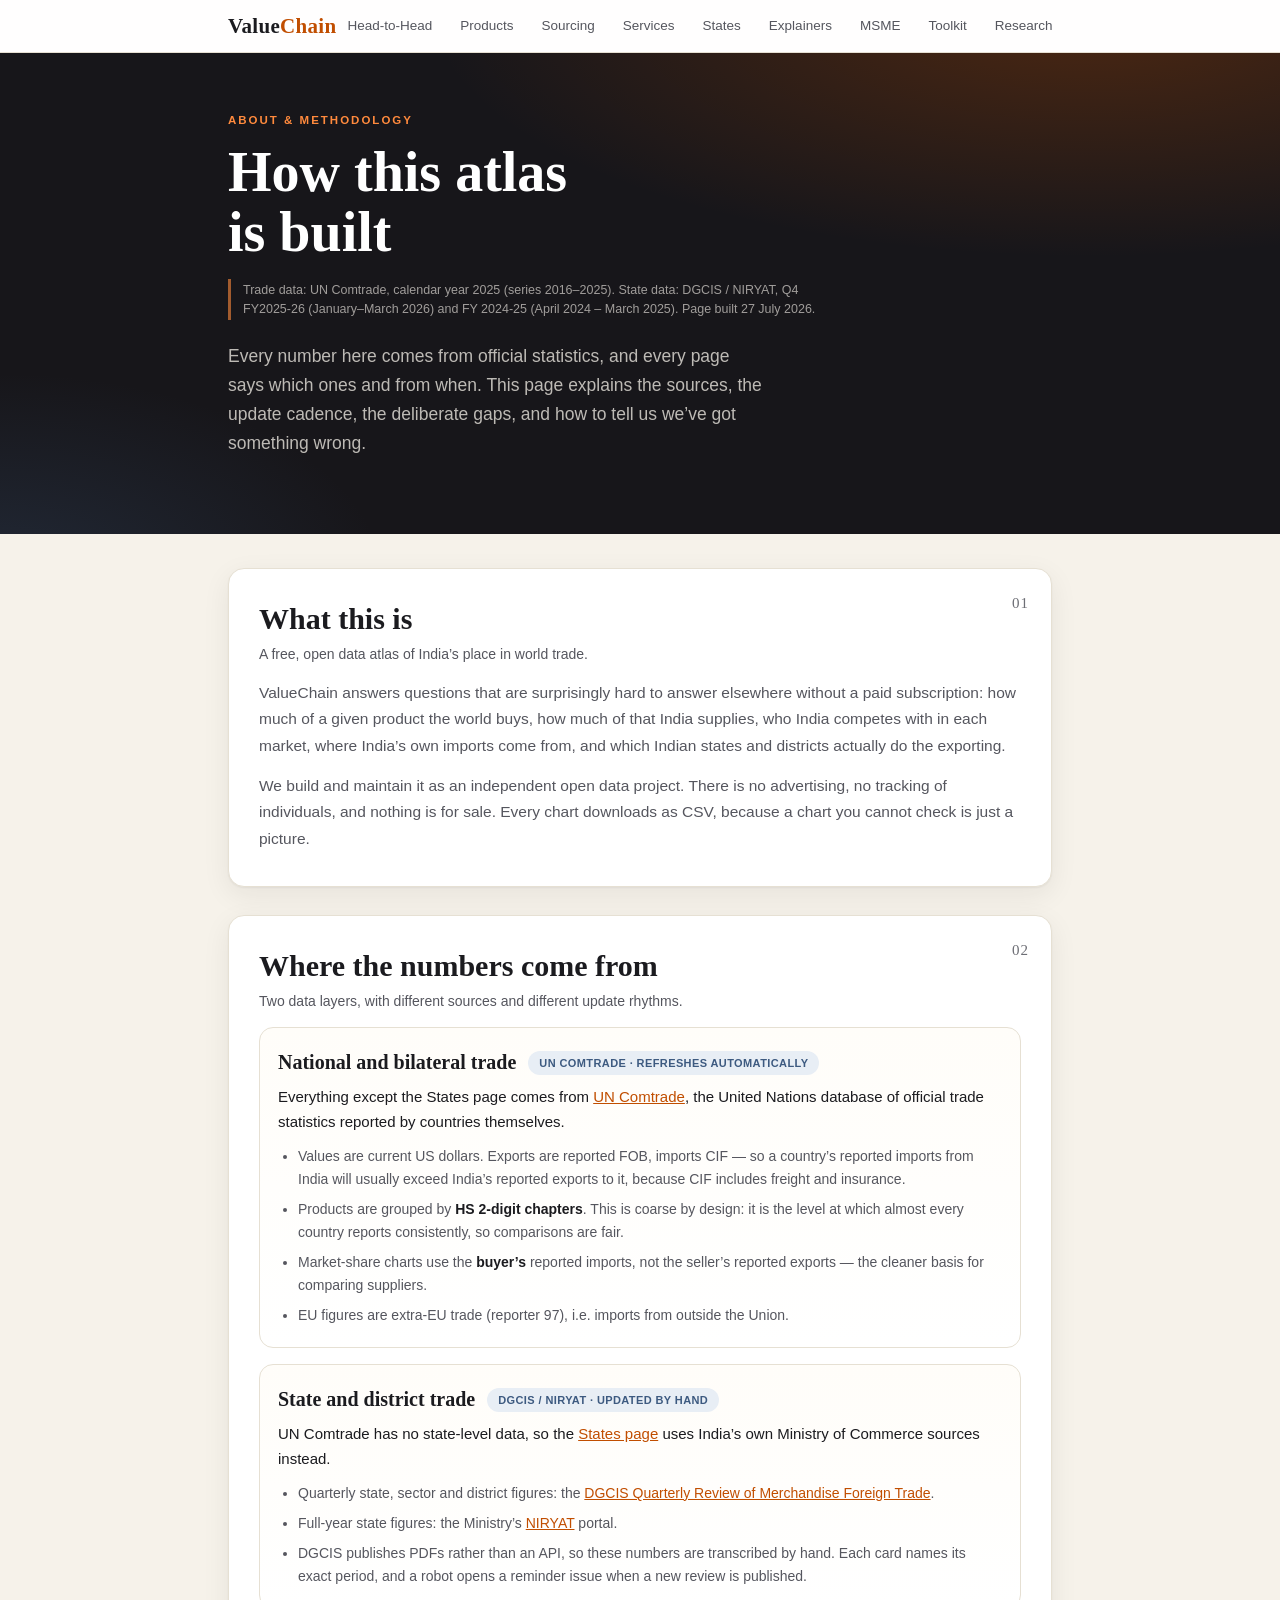
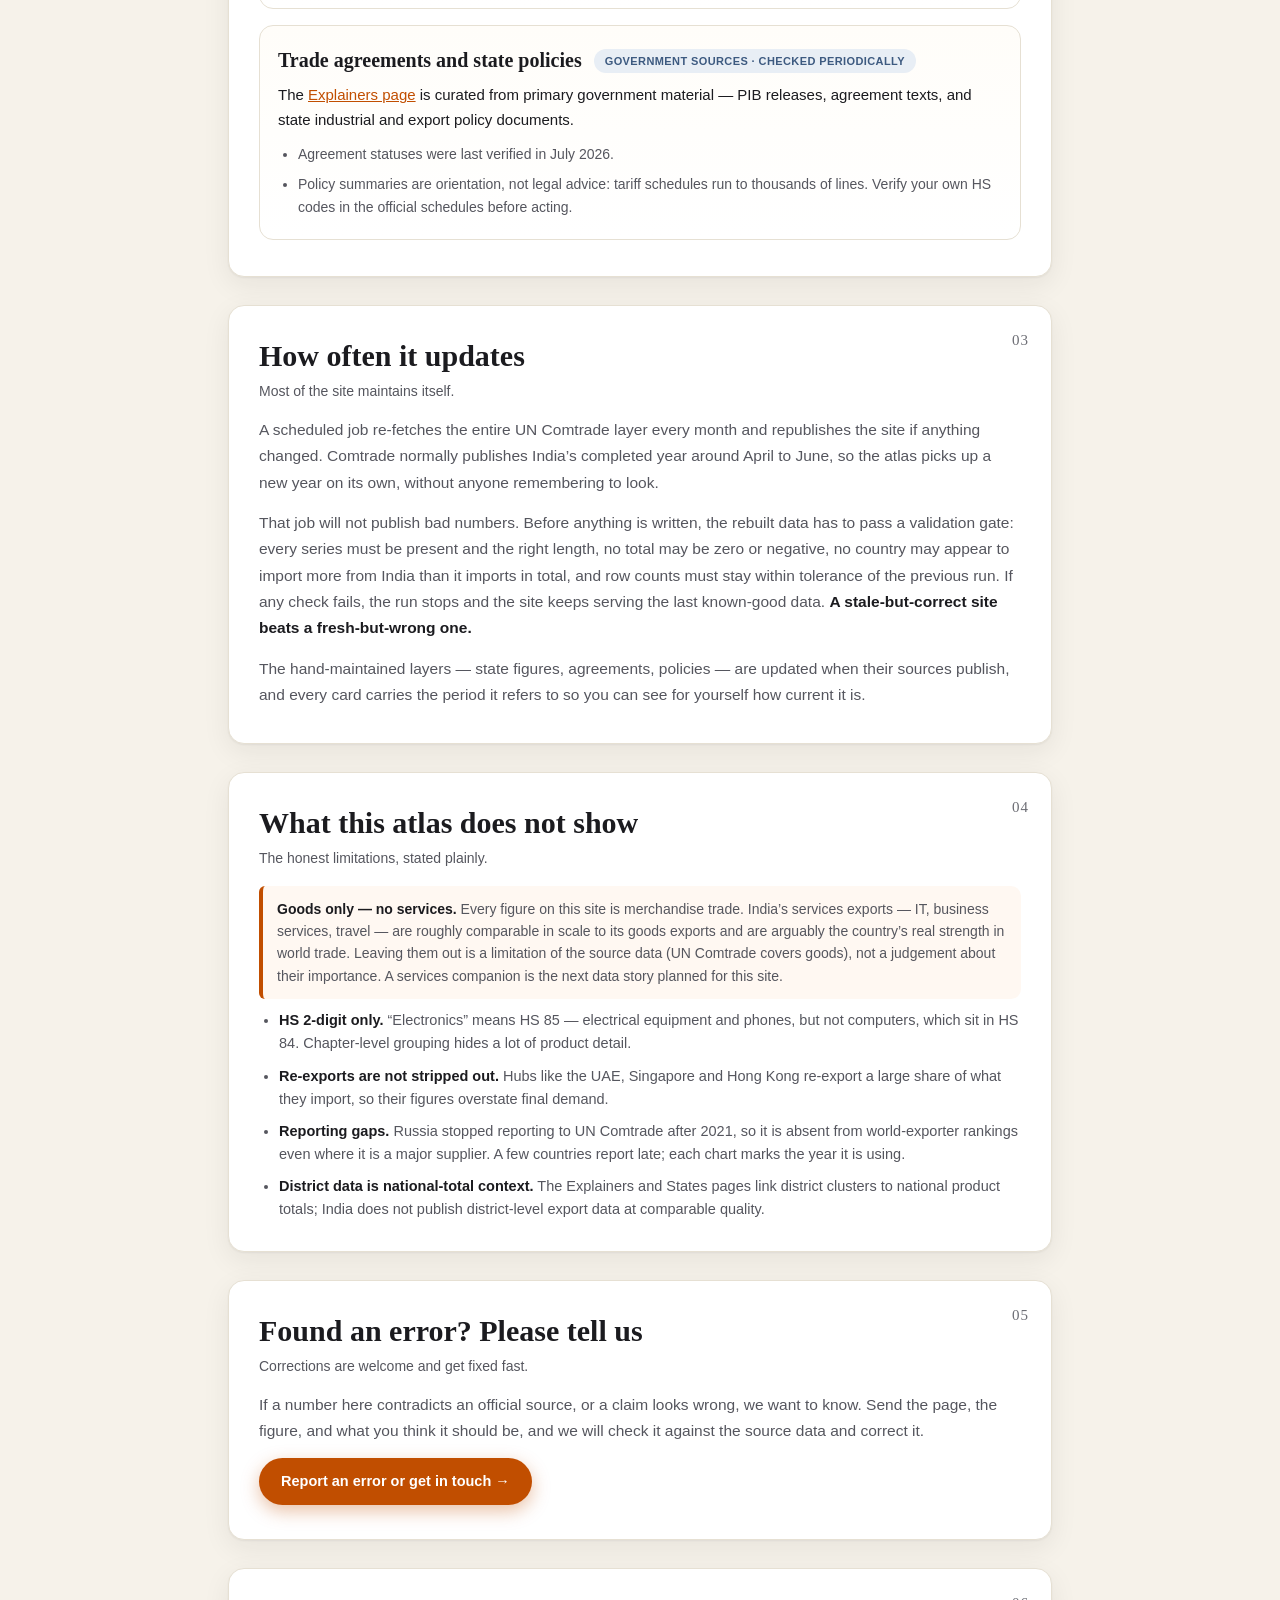
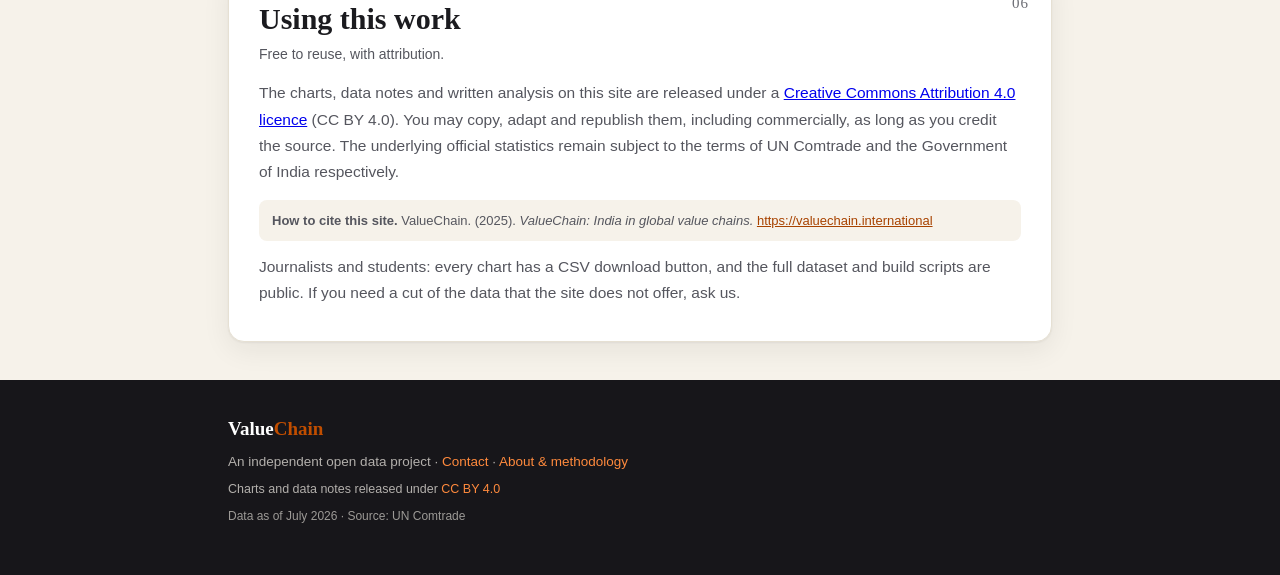
==== commit f5d1c459: "Add files via upload" ====
--- a/about.html
+++ b/about.html
@@ -51,7 +51,7 @@
     <p class="kicker-light">About &amp; methodology</p>
     <h1>How this atlas<br>is built</h1>
     <!--VC:FRESH-->
-    <p class="freshness">Trade data: UN Comtrade, calendar year 2025 (series 2016–2025). State data: DGCIS / NIRYAT, Q2 FY2025-26 (July–September 2025) and FY 2024-25 (April 2024 – March 2025). Page built 27 July 2026.</p>
+    <p class="freshness">Trade data: UN Comtrade, calendar year 2025 (series 2016–2025). State data: DGCIS / NIRYAT, Q4 FY2025-26 (January–March 2026) and FY 2024-25 (April 2024 – March 2025). Page built 27 July 2026.</p>
     <!--/VC:FRESH--><p class="herosub">
       Every number here comes from official statistics, and every page says
       which ones and from when. This page explains the sources, the update
